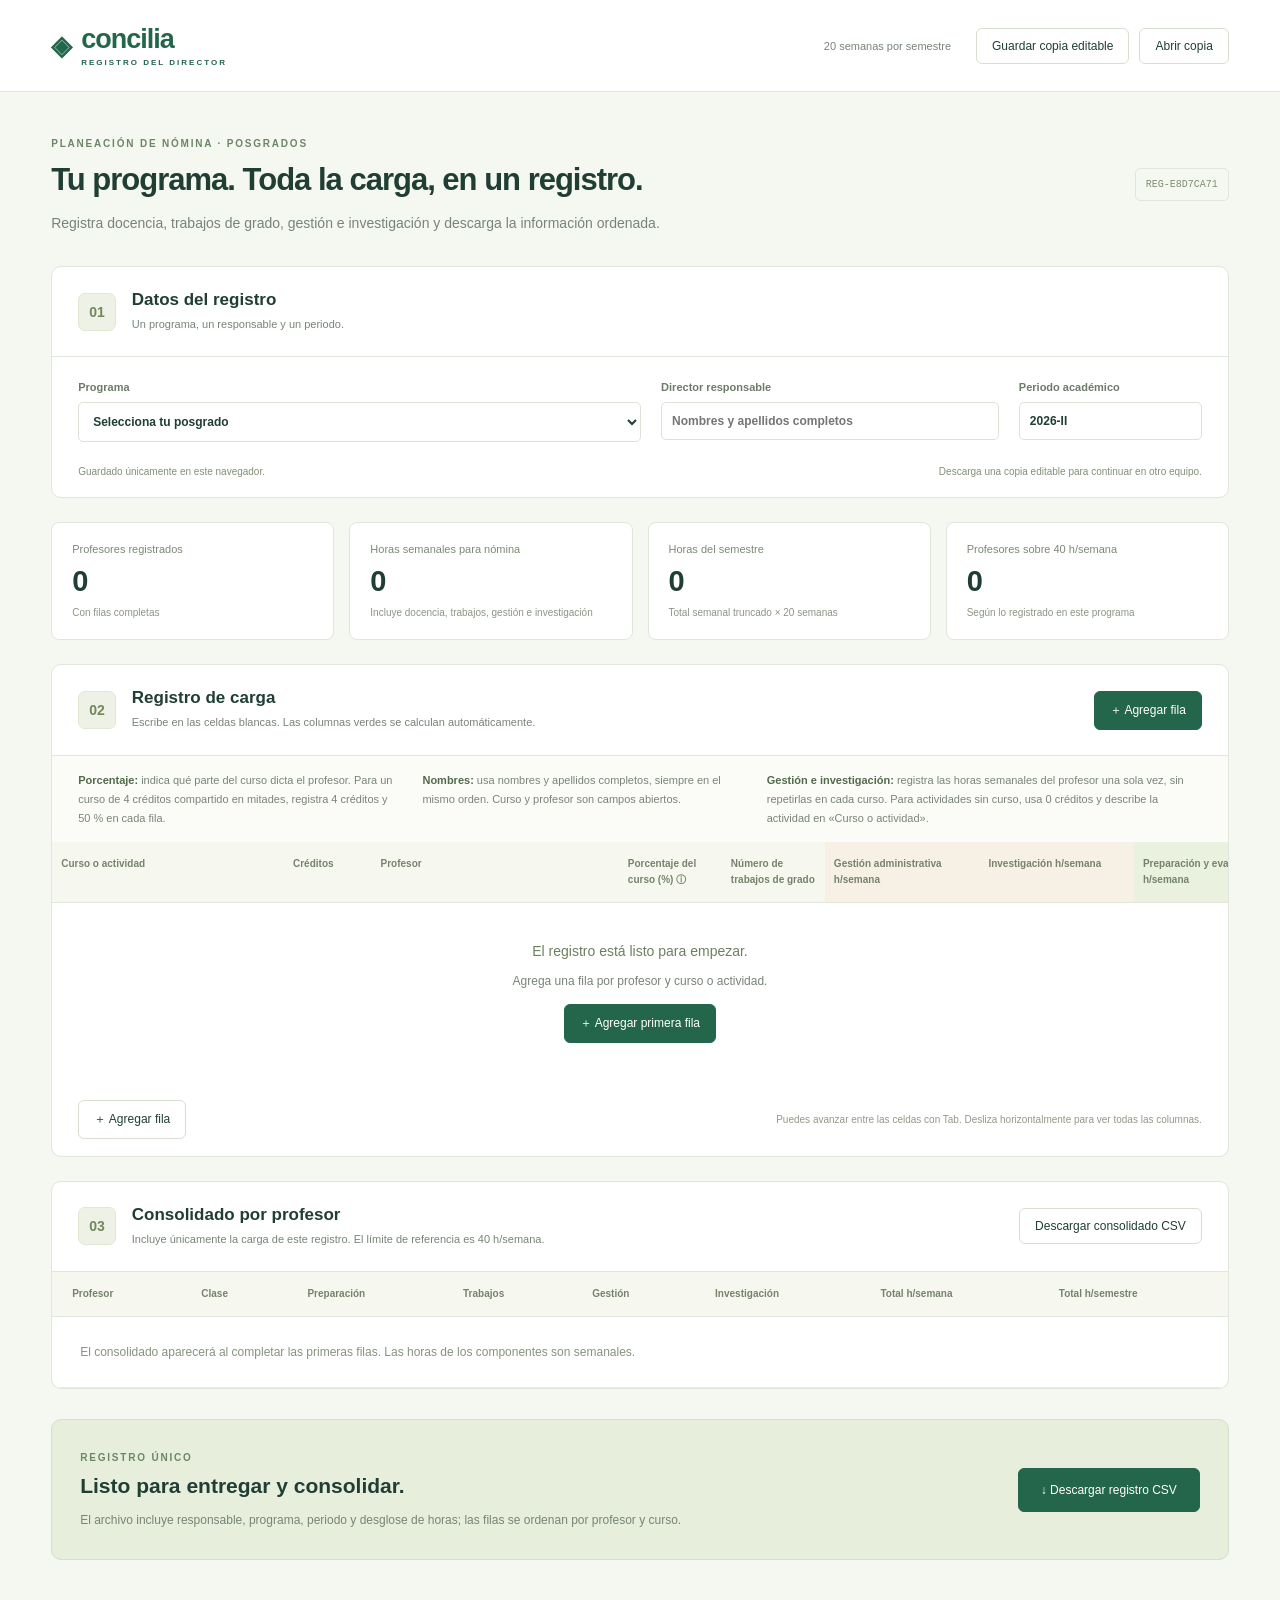
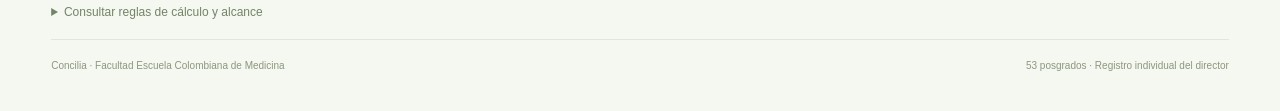
==== index.html @ 6afc8e39 "Add director-only payroll workload register and exports" ====
<!doctype html><html lang="es"><head><meta charset="utf-8"><meta name="viewport" content="width=device-width,initial-scale=1"><meta name="description" content="Registro individual de carga docente de posgrados: docencia, dirección de trabajos, gestión administrativa e investigación."><title>Concilia · Registro del director</title><link rel="stylesheet" href="style.css"></head><body>
<header><a href="#" class="brand">◈ <span>concilia<small>REGISTRO DEL DIRECTOR</small></span></a><div class="header-right"><span class="semester">20 semanas por semestre</span><button id="backup">Guardar copia editable</button><label class="button" for="restore">Abrir copia<input id="restore" type="file" accept=".json,application/json" hidden></label></div></header>
<main><div class="intro"><div><span class="eyebrow">PLANEACIÓN DE NÓMINA · POSGRADOS</span><h1>Tu programa. Toda la carga, en un registro.</h1><p>Registra docencia, trabajos de grado, gestión e investigación y descarga la información ordenada.</p></div><span class="doc-badge" id="record-id"></span></div>
<section class="panel identity"><div class="section-label"><b>01</b><div><h2>Datos del registro</h2><p>Un programa, un responsable y un periodo.</p></div></div><div class="metadata"><label>Programa<select id="program"><option value="">Selecciona tu posgrado</option></select></label><label>Director responsable<input id="director" maxlength="150" placeholder="Nombres y apellidos completos" autocomplete="name"></label><label>Periodo académico<input id="period" maxlength="30" value="2026-II" placeholder="Ej. 2027-I"></label></div><div class="save-line"><span id="save-state" role="status">Guardado únicamente en este navegador.</span><span>Descarga una copia editable para continuar en otro equipo.</span></div></section>
<div class="stats" id="stats"></div>
<section class="panel registry"><div class="section-label"><b>02</b><div><h2>Registro de carga</h2><p>Escribe en las celdas blancas. Las columnas verdes se calculan automáticamente.</p></div><button class="primary add-row">＋ Agregar fila</button></div><div class="guidance"><p><b>Porcentaje:</b> indica qué parte del curso dicta el profesor. Para un curso de 4 créditos compartido en mitades, registra 4 créditos y 50 % en cada fila.</p><p><b>Nombres:</b> usa nombres y apellidos completos, siempre en el mismo orden. Curso y profesor son campos abiertos.</p><p><b>Gestión e investigación:</b> registra las horas semanales del profesor una sola vez, sin repetirlas en cada curso. Para actividades sin curso, usa 0 créditos y describe la actividad en «Curso o actividad».</p></div>
<div class="sheet-wrap"><table id="sheet"><thead><tr><th>Curso o actividad</th><th>Créditos</th><th>Profesor</th><th title="Porcentaje del curso que dicta este profesor">Porcentaje del curso (%) ⓘ</th><th>Número de trabajos de grado</th><th class="input-hours">Gestión administrativa h/semana</th><th class="input-hours">Investigación h/semana</th><th class="calc">Preparación y evaluación h/semana</th><th class="calc">Clase h/semana</th><th class="calc">Trabajo de grado h/semana</th><th class="calc total-col">Total horas semana</th></tr></thead><tbody id="body"></tbody></table></div><div id="empty"><span>El registro está listo para empezar.</span><p>Agrega una fila por profesor y curso o actividad.</p><button class="primary add-row">＋ Agregar primera fila</button></div><div class="sheet-bottom"><button class="add-row">＋ Agregar fila</button><span>Puedes avanzar entre las celdas con Tab. Desliza horizontalmente para ver todas las columnas.</span></div><div id="issues" aria-live="polite"></div></section>
<section class="panel summary"><div class="section-label"><b>03</b><div><h2>Consolidado por profesor</h2><p>Incluye únicamente la carga de este registro. El límite de referencia es 40 h/semana.</p></div><button id="download-summary">Descargar consolidado CSV</button></div><div class="summary-wrap"><table><thead><tr><th>Profesor</th><th>Clase</th><th>Preparación</th><th>Trabajos</th><th>Gestión</th><th>Investigación</th><th>Total h/semana</th><th>Total h/semestre</th></tr></thead><tbody id="summary-body"></tbody></table></div></section>
<section class="download-panel"><div><span class="eyebrow">REGISTRO ÚNICO</span><h2>Listo para entregar y consolidar.</h2><p>El archivo incluye responsable, programa, periodo y desglose de horas; las filas se ordenan por profesor y curso.</p></div><button class="primary" id="download">↓ Descargar registro CSV</button></section>
<details class="rules"><summary>Consultar reglas de cálculo y alcance</summary><p>Cada crédito asignado equivale a 16 horas de clase y 8 de preparación por semestre. Cada dirección de trabajo equivale a 32 horas semestrales. Todo se divide en 20 semanas. El total semanal suma clase, preparación, dirección, gestión e investigación y se trunca al entero inferior <b>por fila</b>. El total semestral para nómina es el total semanal truncado × 20.</p><p>Los componentes se muestran con decimales; por eso pueden sumar más que el total truncado. Las alertas de 40 horas usan únicamente la carga ingresada aquí y no consultan otros programas. Nombres con diferencias en mayúsculas, tildes y espacios se agrupan; abreviaturas, orden diferente u homónimos requieren revisión del director.</p><p>Este registro se guarda localmente en el navegador. La app no envía la información de nómina a un servidor ni sincroniza entre equipos. Las copias descargadas contienen la información que ingresaste.</p></details><footer><span>Concilia · Facultad Escuela Colombiana de Medicina</span><span>53 posgrados · Registro individual del director</span></footer></main><div id="toast" role="status"></div><script src="catalog.js"></script><script src="model.js"></script><script src="app.js"></script></body></html>
---- style.css ----
:root{--ink:#203e34;--muted:#788478;--green:#24664c;--line:#e0e6dc;--bg:#f5f7f1}*{box-sizing:border-box}body{margin:0;font:14px 'Segoe UI',Arial,sans-serif;color:var(--ink);background:var(--bg)}button,input,select{font:inherit}button,.button{display:inline-block;background:#fff;border:1px solid #d6dfd1;padding:10px 15px;border-radius:6px;color:var(--ink);cursor:pointer;text-decoration:none;font-size:12px}button:hover,.button:hover{background:#eaf0e5}button:focus-visible,.button:focus-within,summary:focus-visible{outline:3px solid #87ab73;outline-offset:3px}.primary{background:var(--green);border-color:var(--green);color:#fff}.primary:hover{background:#194c38}header{display:flex;align-items:center;justify-content:space-between;gap:20px;padding:24px 4vw;background:#fff;border-bottom:1px solid var(--line)}.brand{display:flex;align-items:center;gap:10px;color:var(--green);text-decoration:none;font-size:27px;font-weight:650;letter-spacing:-1px}.brand small{display:block;font-size:8px;font-weight:600;letter-spacing:2px;margin-top:3px}.header-right{display:flex;align-items:center;gap:10px}.semester{font-size:11px;color:var(--muted);margin-right:15px}main{max-width:1520px;margin:auto;padding:42px 4vw 20px}.intro{display:flex;align-items:center;justify-content:space-between;gap:20px;margin-bottom:30px}.eyebrow{font-size:10px;letter-spacing:1.8px;font-weight:700;color:#6b8766}h1{font-size:31px;font-weight:650;letter-spacing:-1px;margin:12px 0}p{line-height:1.7;color:var(--muted)}.intro p{margin-bottom:0}.doc-badge{font:10px Consolas,monospace;white-space:nowrap;color:#7e8d76;border:1px solid var(--line);padding:10px;border-radius:5px}.panel{background:#fff;border:1px solid var(--line);border-radius:10px;overflow:hidden;margin:24px 0}.section-label{display:flex;align-items:center;gap:16px;padding:23px 26px;border-bottom:1px solid var(--line)}.section-label>b{font-size:14px;font-weight:600;background:#eef2e6;border:1px solid #e0e8d4;padding:10px;border-radius:7px;color:#71875d}.section-label h2{font-size:17px;margin:0}.section-label p{font-size:11px;margin:5px 0 0}.section-label>button{margin-left:auto;white-space:nowrap}.metadata{display:grid;grid-template-columns:2fr 1.2fr .65fr;gap:20px;padding:24px 26px}.metadata label{font-size:11px;font-weight:600;color:#6b7c68}input,select{padding:11px 10px;background:#fff;border:1px solid #dce3d6;border-radius:5px;color:var(--ink);outline-offset:-1px}input:focus,select:focus{outline:2px solid #759b66}.metadata input,.metadata select{display:block;width:100%;margin-top:9px;font-size:12px}.save-line{display:flex;justify-content:space-between;padding:0 26px 20px;gap:15px;font-size:10px;color:#829077}.stats{display:grid;grid-template-columns:repeat(4,1fr);gap:15px}.stat{background:#fff;border:1px solid var(--line);border-radius:8px;padding:20px}.stat label{display:block;color:#7b8976;font-size:11px}.stat strong{display:block;font-size:29px;margin:10px 0 5px;font-weight:650}.stat small{font-size:10px;color:#8b9682}.stat.warn{background:#fcf4e5;border-color:#e9dbc0}.stat.warn strong{color:#aa7a30}.guidance{padding:15px 26px;background:#fbfcf8;display:grid;grid-template-columns:1fr 1fr 1.35fr;gap:22px}.guidance p{font-size:11px;margin:0}.guidance b{color:#526a4b}.sheet-wrap{overflow:auto;max-height:65vh}table{width:100%;border-collapse:collapse;text-align:left}#sheet{min-width:1700px;table-layout:fixed}th{font-size:10px;font-weight:600;line-height:1.6;color:#75836b;background:#f6f8f0;padding:14px 9px;vertical-align:top;border-bottom:1px solid var(--line)}#sheet th:first-child{width:225px}#sheet th:nth-child(2){width:85px}#sheet th:nth-child(3){width:240px}#sheet th:nth-child(4){width:100px}#sheet th:nth-child(5){width:100px}#sheet th:nth-child(n+6){width:150px}.input-hours{background:#f7f1e5}.calc{background:#eaf1df}td{font-size:12px;padding:10px;border-bottom:1px solid #e8eddf}#sheet td{padding:7px 6px;vertical-align:top;border-right:1px solid #e8eddf}#sheet input{width:100%;font-size:12px;border-radius:3px;padding:10px 6px}#sheet td.calc{text-align:right;padding:18px 14px;color:#466d34;font-weight:600}.total-col{font-size:13px}#sheet thead{position:sticky;top:0;z-index:1}.delete{padding:5px 0;border:0;background:none;color:#a58874;font-size:9px}.row-note{display:block;font-size:10px;color:#ab7b38;line-height:1.5;margin-top:6px}.sheet-bottom{display:flex;justify-content:space-between;align-items:center;padding:17px 26px;gap:20px}.sheet-bottom span{font-size:10px;color:#919a86}#empty{text-align:center;padding:40px;color:#6c805f}#empty p{font-size:12px}#issues{font-size:11px;line-height:1.7}#issues>div{background:#fbf4e5;padding:16px 26px;color:#a17a35;border-top:1px solid #eee2c7}#issues ul{margin:7px 0;padding-left:18px}.summary-wrap{overflow:auto}.summary-wrap table{min-width:800px}.summary-wrap td{padding:16px 20px}.summary-wrap th{padding:14px 20px}.excess{color:#a77833;background:#fff1d7;border-radius:4px;padding:4px 7px;font-size:10px;display:inline-block;margin-top:5px}.download-panel{display:flex;align-items:center;justify-content:space-between;gap:30px;background:#e7eedc;border:1px solid #d5e0c7;padding:28px;border-radius:10px;margin-top:30px}.download-panel h2{font-size:21px;margin:10px 0}.download-panel p{font-size:12px;max-width:680px;margin-bottom:0}.download-panel button{padding:14px 22px;white-space:nowrap}.rules{margin-top:25px;padding:20px 0;color:#738568;font-size:12px}.rules summary{cursor:pointer}.rules p{max-width:1050px;font-size:11px}footer{display:flex;justify-content:space-between;gap:20px;border-top:1px solid var(--line);padding:20px 0;color:#8c987e;font-size:10px}#toast{display:none;position:fixed;bottom:25px;right:25px;max-width:440px;padding:17px 23px;border-radius:7px;background:#284d3b;color:#fff;box-shadow:0 10px 40px #183e3222;font-size:13px;z-index:5}[hidden]{display:none!important}.storage-error{color:#ae642c!important}@media(max-width:1000px){.stats{grid-template-columns:repeat(2,1fr)}.metadata{grid-template-columns:1fr 1fr}.metadata label:first-child{grid-column:span 2}.guidance{grid-template-columns:1fr}.doc-badge{display:none}.semester{display:none}.intro h1{font-size:28px}}@media(max-width:650px){header{align-items:flex-start;gap:15px;padding:20px;flex-direction:column}.header-right{flex-wrap:wrap}main{padding:28px 15px}.intro h1{font-size:25px}.metadata{display:flex;flex-direction:column;padding:20px}.section-label{padding:18px;flex-wrap:wrap}.section-label>button{margin-left:0}.section-label p{max-width:230px}.save-line{padding:0 20px 20px;flex-direction:column}.stats{gap:10px}.stat{padding:16px}.guidance{padding:18px}.download-panel{flex-direction:column;align-items:flex-start;padding:22px}.download-panel h2{font-size:20px}.sheet-bottom{flex-direction:column;align-items:flex-start;padding:18px}footer{flex-direction:column}.summary-wrap th,.summary-wrap td{padding:12px}.brand{font-size:25px}}
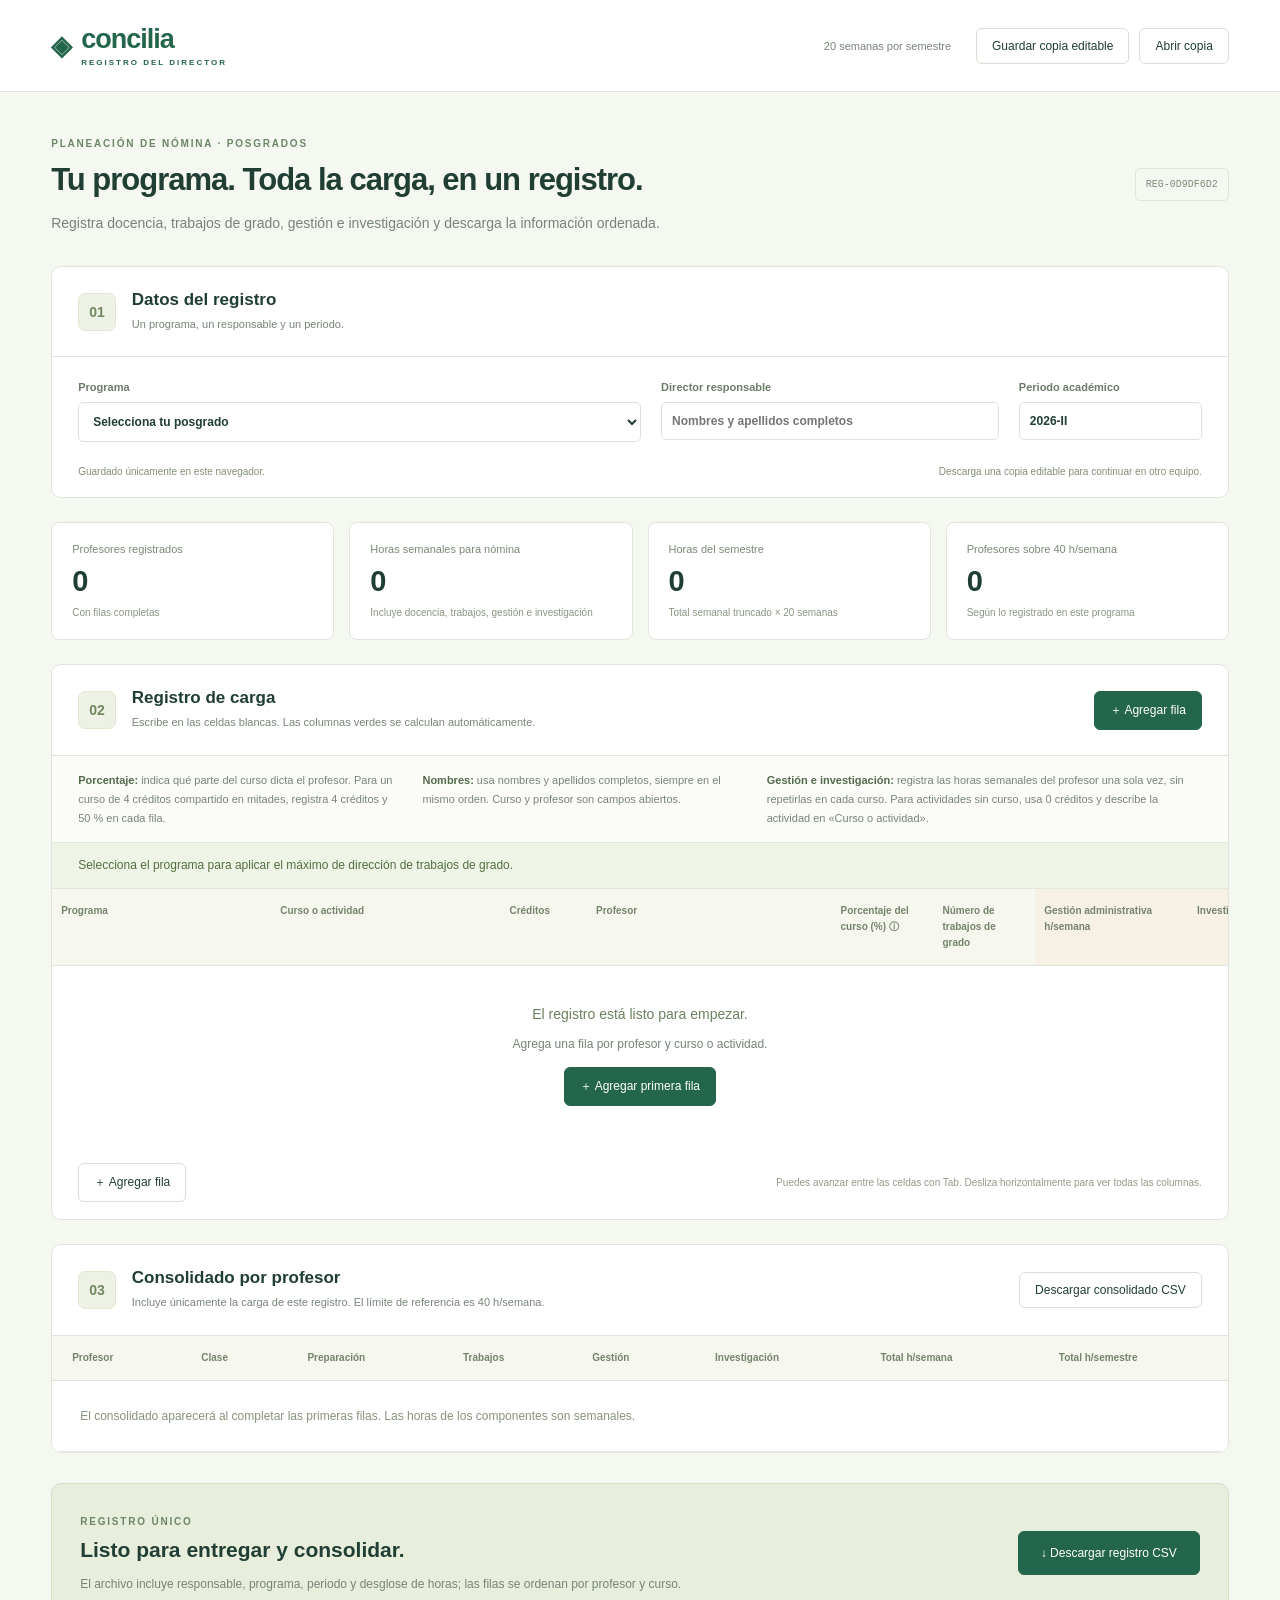
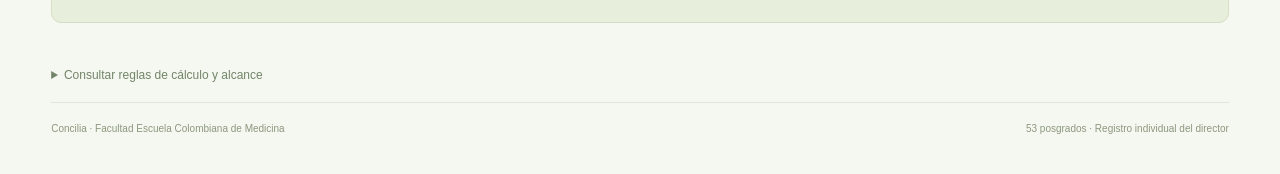
==== commit fc25d269: "Apply thesis supervision limits by degree and show selected program in rows" ====
--- a/index.html
+++ b/index.html
@@ -1,10 +1,10 @@
-<!doctype html><html lang="es"><head><meta charset="utf-8"><meta name="viewport" content="width=device-width,initial-scale=1"><meta name="description" content="Registro individual de carga docente de posgrados: docencia, dirección de trabajos, gestión administrativa e investigación."><title>Concilia · Registro del director</title><link rel="stylesheet" href="style.css"></head><body>
+<!doctype html><html lang="es"><head><meta charset="utf-8"><meta name="viewport" content="width=device-width,initial-scale=1"><meta name="description" content="Registro individual de carga docente de posgrados: docencia, dirección de trabajos, gestión administrativa e investigación."><title>Concilia · Registro del director</title><link rel="stylesheet" href="style.css?v=20261104-2"></head><body>
 <header><a href="#" class="brand">◈ <span>concilia<small>REGISTRO DEL DIRECTOR</small></span></a><div class="header-right"><span class="semester">20 semanas por semestre</span><button id="backup">Guardar copia editable</button><label class="button" for="restore">Abrir copia<input id="restore" type="file" accept=".json,application/json" hidden></label></div></header>
 <main><div class="intro"><div><span class="eyebrow">PLANEACIÓN DE NÓMINA · POSGRADOS</span><h1>Tu programa. Toda la carga, en un registro.</h1><p>Registra docencia, trabajos de grado, gestión e investigación y descarga la información ordenada.</p></div><span class="doc-badge" id="record-id"></span></div>
 <section class="panel identity"><div class="section-label"><b>01</b><div><h2>Datos del registro</h2><p>Un programa, un responsable y un periodo.</p></div></div><div class="metadata"><label>Programa<select id="program"><option value="">Selecciona tu posgrado</option></select></label><label>Director responsable<input id="director" maxlength="150" placeholder="Nombres y apellidos completos" autocomplete="name"></label><label>Periodo académico<input id="period" maxlength="30" value="2026-II" placeholder="Ej. 2027-I"></label></div><div class="save-line"><span id="save-state" role="status">Guardado únicamente en este navegador.</span><span>Descarga una copia editable para continuar en otro equipo.</span></div></section>
 <div class="stats" id="stats"></div>
 <section class="panel registry"><div class="section-label"><b>02</b><div><h2>Registro de carga</h2><p>Escribe en las celdas blancas. Las columnas verdes se calculan automáticamente.</p></div><button class="primary add-row">＋ Agregar fila</button></div><div class="guidance"><p><b>Porcentaje:</b> indica qué parte del curso dicta el profesor. Para un curso de 4 créditos compartido en mitades, registra 4 créditos y 50 % en cada fila.</p><p><b>Nombres:</b> usa nombres y apellidos completos, siempre en el mismo orden. Curso y profesor son campos abiertos.</p><p><b>Gestión e investigación:</b> registra las horas semanales del profesor una sola vez, sin repetirlas en cada curso. Para actividades sin curso, usa 0 créditos y describe la actividad en «Curso o actividad».</p></div>
-<div class="sheet-wrap"><table id="sheet"><thead><tr><th>Curso o actividad</th><th>Créditos</th><th>Profesor</th><th title="Porcentaje del curso que dicta este profesor">Porcentaje del curso (%) ⓘ</th><th>Número de trabajos de grado</th><th class="input-hours">Gestión administrativa h/semana</th><th class="input-hours">Investigación h/semana</th><th class="calc">Preparación y evaluación h/semana</th><th class="calc">Clase h/semana</th><th class="calc">Trabajo de grado h/semana</th><th class="calc total-col">Total horas semana</th></tr></thead><tbody id="body"></tbody></table></div><div id="empty"><span>El registro está listo para empezar.</span><p>Agrega una fila por profesor y curso o actividad.</p><button class="primary add-row">＋ Agregar primera fila</button></div><div class="sheet-bottom"><button class="add-row">＋ Agregar fila</button><span>Puedes avanzar entre las celdas con Tab. Desliza horizontalmente para ver todas las columnas.</span></div><div id="issues" aria-live="polite"></div></section>
+<div class="thesis-policy" id="thesis-policy" role="status"></div><div class="sheet-wrap"><table id="sheet"><thead><tr><th>Programa</th><th>Curso o actividad</th><th>Créditos</th><th>Profesor</th><th title="Porcentaje del curso que dicta este profesor">Porcentaje del curso (%) ⓘ</th><th>Número de trabajos de grado</th><th class="input-hours">Gestión administrativa h/semana</th><th class="input-hours">Investigación h/semana</th><th class="calc">Preparación y evaluación h/semana</th><th class="calc">Clase h/semana</th><th class="calc">Trabajo de grado h/semana</th><th class="calc total-col">Total horas semana</th></tr></thead><tbody id="body"></tbody></table></div><div id="empty"><span>El registro está listo para empezar.</span><p>Agrega una fila por profesor y curso o actividad.</p><button class="primary add-row">＋ Agregar primera fila</button></div><div class="sheet-bottom"><button class="add-row">＋ Agregar fila</button><span>Puedes avanzar entre las celdas con Tab. Desliza horizontalmente para ver todas las columnas.</span></div><div id="issues" aria-live="polite"></div></section>
 <section class="panel summary"><div class="section-label"><b>03</b><div><h2>Consolidado por profesor</h2><p>Incluye únicamente la carga de este registro. El límite de referencia es 40 h/semana.</p></div><button id="download-summary">Descargar consolidado CSV</button></div><div class="summary-wrap"><table><thead><tr><th>Profesor</th><th>Clase</th><th>Preparación</th><th>Trabajos</th><th>Gestión</th><th>Investigación</th><th>Total h/semana</th><th>Total h/semestre</th></tr></thead><tbody id="summary-body"></tbody></table></div></section>
 <section class="download-panel"><div><span class="eyebrow">REGISTRO ÚNICO</span><h2>Listo para entregar y consolidar.</h2><p>El archivo incluye responsable, programa, periodo y desglose de horas; las filas se ordenan por profesor y curso.</p></div><button class="primary" id="download">↓ Descargar registro CSV</button></section>
-<details class="rules"><summary>Consultar reglas de cálculo y alcance</summary><p>Cada crédito asignado equivale a 16 horas de clase y 8 de preparación por semestre. Cada dirección de trabajo equivale a 32 horas semestrales. Todo se divide en 20 semanas. El total semanal suma clase, preparación, dirección, gestión e investigación y se trunca al entero inferior <b>por fila</b>. El total semestral para nómina es el total semanal truncado × 20.</p><p>Los componentes se muestran con decimales; por eso pueden sumar más que el total truncado. Las alertas de 40 horas usan únicamente la carga ingresada aquí y no consultan otros programas. Nombres con diferencias en mayúsculas, tildes y espacios se agrupan; abreviaturas, orden diferente u homónimos requieren revisión del director.</p><p>Este registro se guarda localmente en el navegador. La app no envía la información de nómina a un servidor ni sincroniza entre equipos. Las copias descargadas contienen la información que ingresaste.</p></details><footer><span>Concilia · Facultad Escuela Colombiana de Medicina</span><span>53 posgrados · Registro individual del director</span></footer></main><div id="toast" role="status"></div><script src="catalog.js"></script><script src="model.js"></script><script src="app.js"></script></body></html>
+<details class="rules"><summary>Consultar reglas de cálculo y alcance</summary><p>Cada crédito asignado equivale a 16 horas de clase y 8 de preparación por semestre. Se asigna automáticamente el máximo por trabajo y periodo académico: 16 horas en especializaciones no clínicas y maestrías de profundización; 32 horas en especializaciones médico-quirúrgicas o clínicas y en la Maestría en Fisiología Traslacional (investigación); 48 horas en doctorado. Las demás maestrías son de profundización. Las horas de dirección se recalculan según el programa seleccionado, también al abrir una copia guardada. Todo se divide en 20 semanas. El total semanal suma clase, preparación, dirección, gestión e investigación y se trunca al entero inferior <b>por fila</b>. El total semestral para nómina es el total semanal truncado × 20.</p><p>Los componentes se muestran con decimales; por eso pueden sumar más que el total truncado. Las alertas de 40 horas usan únicamente la carga ingresada aquí y no consultan otros programas. Nombres con diferencias en mayúsculas, tildes y espacios se agrupan; abreviaturas, orden diferente u homónimos requieren revisión del director.</p><p>Este registro se guarda localmente en el navegador. La app no envía la información de nómina a un servidor ni sincroniza entre equipos. Las copias descargadas contienen la información que ingresaste.</p></details><footer><span>Concilia · Facultad Escuela Colombiana de Medicina</span><span>53 posgrados · Registro individual del director</span></footer></main><div id="toast" role="status"></div><script src="catalog.js?v=20261104-2"></script><script src="thesis-rules.js?v=20261104-2"></script><script src="model.js?v=20261104-2"></script><script src="app.js?v=20261104-2"></script></body></html>
--- a/style.css
+++ b/style.css
@@ -1 +1,4 @@
 :root{--ink:#203e34;--muted:#788478;--green:#24664c;--line:#e0e6dc;--bg:#f5f7f1}*{box-sizing:border-box}body{margin:0;font:14px 'Segoe UI',Arial,sans-serif;color:var(--ink);background:var(--bg)}button,input,select{font:inherit}button,.button{display:inline-block;background:#fff;border:1px solid #d6dfd1;padding:10px 15px;border-radius:6px;color:var(--ink);cursor:pointer;text-decoration:none;font-size:12px}button:hover,.button:hover{background:#eaf0e5}button:focus-visible,.button:focus-within,summary:focus-visible{outline:3px solid #87ab73;outline-offset:3px}.primary{background:var(--green);border-color:var(--green);color:#fff}.primary:hover{background:#194c38}header{display:flex;align-items:center;justify-content:space-between;gap:20px;padding:24px 4vw;background:#fff;border-bottom:1px solid var(--line)}.brand{display:flex;align-items:center;gap:10px;color:var(--green);text-decoration:none;font-size:27px;font-weight:650;letter-spacing:-1px}.brand small{display:block;font-size:8px;font-weight:600;letter-spacing:2px;margin-top:3px}.header-right{display:flex;align-items:center;gap:10px}.semester{font-size:11px;color:var(--muted);margin-right:15px}main{max-width:1520px;margin:auto;padding:42px 4vw 20px}.intro{display:flex;align-items:center;justify-content:space-between;gap:20px;margin-bottom:30px}.eyebrow{font-size:10px;letter-spacing:1.8px;font-weight:700;color:#6b8766}h1{font-size:31px;font-weight:650;letter-spacing:-1px;margin:12px 0}p{line-height:1.7;color:var(--muted)}.intro p{margin-bottom:0}.doc-badge{font:10px Consolas,monospace;white-space:nowrap;color:#7e8d76;border:1px solid var(--line);padding:10px;border-radius:5px}.panel{background:#fff;border:1px solid var(--line);border-radius:10px;overflow:hidden;margin:24px 0}.section-label{display:flex;align-items:center;gap:16px;padding:23px 26px;border-bottom:1px solid var(--line)}.section-label>b{font-size:14px;font-weight:600;background:#eef2e6;border:1px solid #e0e8d4;padding:10px;border-radius:7px;color:#71875d}.section-label h2{font-size:17px;margin:0}.section-label p{font-size:11px;margin:5px 0 0}.section-label>button{margin-left:auto;white-space:nowrap}.metadata{display:grid;grid-template-columns:2fr 1.2fr .65fr;gap:20px;padding:24px 26px}.metadata label{font-size:11px;font-weight:600;color:#6b7c68}input,select{padding:11px 10px;background:#fff;border:1px solid #dce3d6;border-radius:5px;color:var(--ink);outline-offset:-1px}input:focus,select:focus{outline:2px solid #759b66}.metadata input,.metadata select{display:block;width:100%;margin-top:9px;font-size:12px}.save-line{display:flex;justify-content:space-between;padding:0 26px 20px;gap:15px;font-size:10px;color:#829077}.stats{display:grid;grid-template-columns:repeat(4,1fr);gap:15px}.stat{background:#fff;border:1px solid var(--line);border-radius:8px;padding:20px}.stat label{display:block;color:#7b8976;font-size:11px}.stat strong{display:block;font-size:29px;margin:10px 0 5px;font-weight:650}.stat small{font-size:10px;color:#8b9682}.stat.warn{background:#fcf4e5;border-color:#e9dbc0}.stat.warn strong{color:#aa7a30}.guidance{padding:15px 26px;background:#fbfcf8;display:grid;grid-template-columns:1fr 1fr 1.35fr;gap:22px}.guidance p{font-size:11px;margin:0}.guidance b{color:#526a4b}.sheet-wrap{overflow:auto;max-height:65vh}table{width:100%;border-collapse:collapse;text-align:left}#sheet{min-width:1700px;table-layout:fixed}th{font-size:10px;font-weight:600;line-height:1.6;color:#75836b;background:#f6f8f0;padding:14px 9px;vertical-align:top;border-bottom:1px solid var(--line)}#sheet th:first-child{width:225px}#sheet th:nth-child(2){width:85px}#sheet th:nth-child(3){width:240px}#sheet th:nth-child(4){width:100px}#sheet th:nth-child(5){width:100px}#sheet th:nth-child(n+6){width:150px}.input-hours{background:#f7f1e5}.calc{background:#eaf1df}td{font-size:12px;padding:10px;border-bottom:1px solid #e8eddf}#sheet td{padding:7px 6px;vertical-align:top;border-right:1px solid #e8eddf}#sheet input{width:100%;font-size:12px;border-radius:3px;padding:10px 6px}#sheet td.calc{text-align:right;padding:18px 14px;color:#466d34;font-weight:600}.total-col{font-size:13px}#sheet thead{position:sticky;top:0;z-index:1}.delete{padding:5px 0;border:0;background:none;color:#a58874;font-size:9px}.row-note{display:block;font-size:10px;color:#ab7b38;line-height:1.5;margin-top:6px}.sheet-bottom{display:flex;justify-content:space-between;align-items:center;padding:17px 26px;gap:20px}.sheet-bottom span{font-size:10px;color:#919a86}#empty{text-align:center;padding:40px;color:#6c805f}#empty p{font-size:12px}#issues{font-size:11px;line-height:1.7}#issues>div{background:#fbf4e5;padding:16px 26px;color:#a17a35;border-top:1px solid #eee2c7}#issues ul{margin:7px 0;padding-left:18px}.summary-wrap{overflow:auto}.summary-wrap table{min-width:800px}.summary-wrap td{padding:16px 20px}.summary-wrap th{padding:14px 20px}.excess{color:#a77833;background:#fff1d7;border-radius:4px;padding:4px 7px;font-size:10px;display:inline-block;margin-top:5px}.download-panel{display:flex;align-items:center;justify-content:space-between;gap:30px;background:#e7eedc;border:1px solid #d5e0c7;padding:28px;border-radius:10px;margin-top:30px}.download-panel h2{font-size:21px;margin:10px 0}.download-panel p{font-size:12px;max-width:680px;margin-bottom:0}.download-panel button{padding:14px 22px;white-space:nowrap}.rules{margin-top:25px;padding:20px 0;color:#738568;font-size:12px}.rules summary{cursor:pointer}.rules p{max-width:1050px;font-size:11px}footer{display:flex;justify-content:space-between;gap:20px;border-top:1px solid var(--line);padding:20px 0;color:#8c987e;font-size:10px}#toast{display:none;position:fixed;bottom:25px;right:25px;max-width:440px;padding:17px 23px;border-radius:7px;background:#284d3b;color:#fff;box-shadow:0 10px 40px #183e3222;font-size:13px;z-index:5}[hidden]{display:none!important}.storage-error{color:#ae642c!important}@media(max-width:1000px){.stats{grid-template-columns:repeat(2,1fr)}.metadata{grid-template-columns:1fr 1fr}.metadata label:first-child{grid-column:span 2}.guidance{grid-template-columns:1fr}.doc-badge{display:none}.semester{display:none}.intro h1{font-size:28px}}@media(max-width:650px){header{align-items:flex-start;gap:15px;padding:20px;flex-direction:column}.header-right{flex-wrap:wrap}main{padding:28px 15px}.intro h1{font-size:25px}.metadata{display:flex;flex-direction:column;padding:20px}.section-label{padding:18px;flex-wrap:wrap}.section-label>button{margin-left:0}.section-label p{max-width:230px}.save-line{padding:0 20px 20px;flex-direction:column}.stats{gap:10px}.stat{padding:16px}.guidance{padding:18px}.download-panel{flex-direction:column;align-items:flex-start;padding:22px}.download-panel h2{font-size:20px}.sheet-bottom{flex-direction:column;align-items:flex-start;padding:18px}footer{flex-direction:column}.summary-wrap th,.summary-wrap td{padding:12px}.brand{font-size:25px}}
+
+/* Programa automático y regla de dirección por nivel. */
+#sheet{min-width:1900px}#sheet th:first-child{width:215px}#sheet th:nth-child(2){width:225px}#sheet th:nth-child(3){width:85px}#sheet th:nth-child(4){width:240px}#sheet th:nth-child(5){width:100px}#sheet th:nth-child(6){width:100px}#sheet th:nth-child(n+7){width:150px}#sheet .program-readonly{background:#f1f4ec;color:#72816b;border-color:transparent;font-size:11px;cursor:default}.thesis-policy{padding:13px 26px;font-size:12px;line-height:1.6;color:#536f41;background:#eef4e6;border-top:1px solid #e1e8d6;border-bottom:1px solid #e1e8d6}
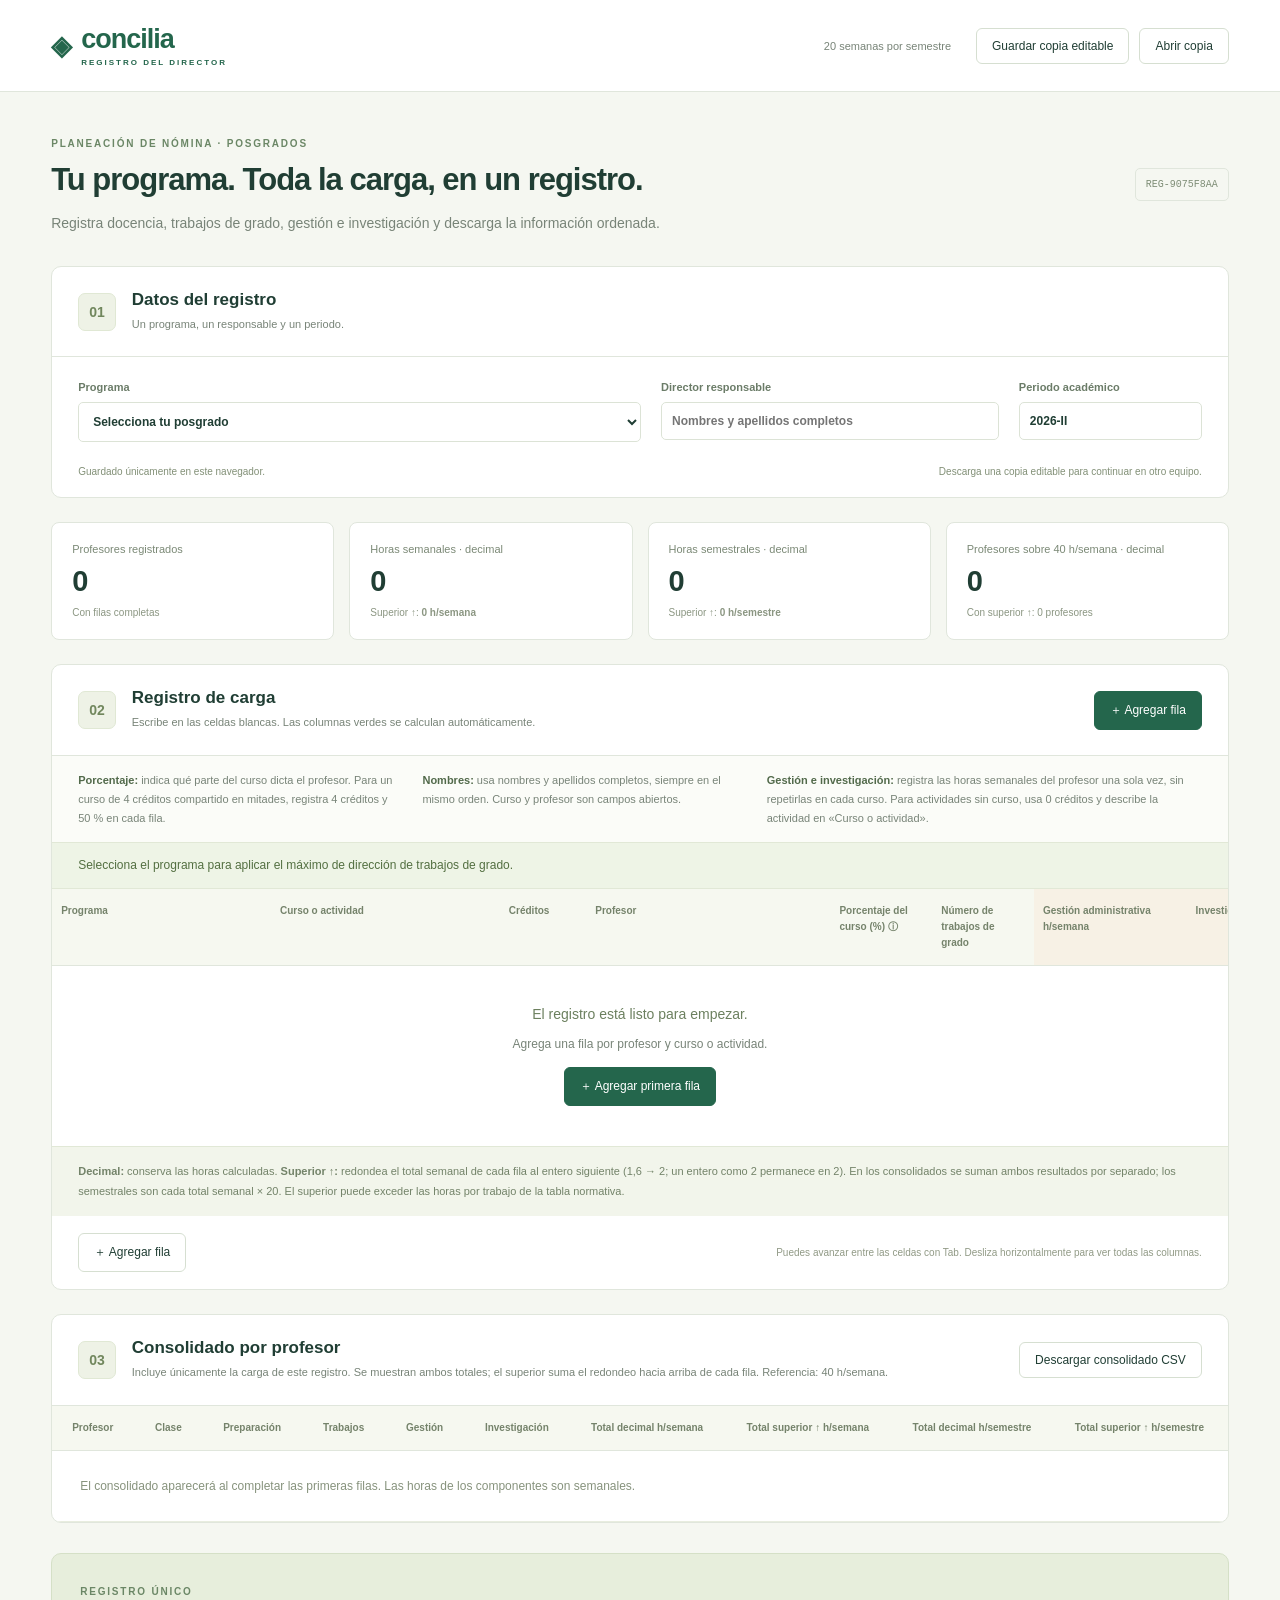
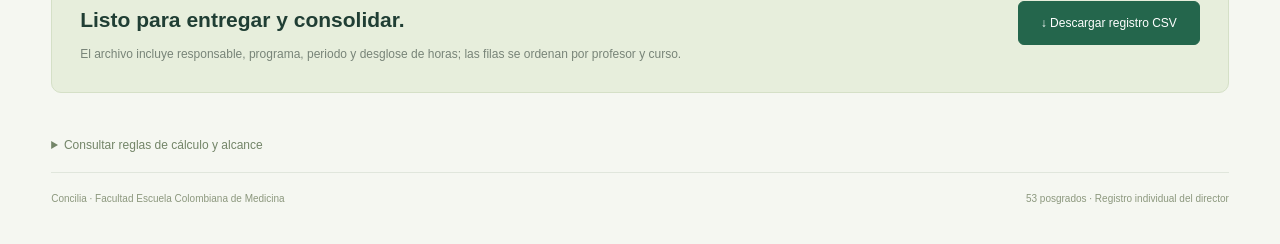
==== commit 088e516b: "Report exact and upward-rounded workload totals side by side" ====
--- a/index.html
+++ b/index.html
@@ -1,10 +1,10 @@
-<!doctype html><html lang="es"><head><meta charset="utf-8"><meta name="viewport" content="width=device-width,initial-scale=1"><meta name="description" content="Registro individual de carga docente de posgrados: docencia, dirección de trabajos, gestión administrativa e investigación."><title>Concilia · Registro del director</title><link rel="stylesheet" href="style.css?v=20261104-2"></head><body>
+<!doctype html><html lang="es"><head><meta charset="utf-8"><meta name="viewport" content="width=device-width,initial-scale=1"><meta name="description" content="Registro individual de carga docente de posgrados: docencia, dirección de trabajos, gestión administrativa e investigación."><title>Concilia · Registro del director</title><link rel="stylesheet" href="style.css?v=20261104-3"></head><body>
 <header><a href="#" class="brand">◈ <span>concilia<small>REGISTRO DEL DIRECTOR</small></span></a><div class="header-right"><span class="semester">20 semanas por semestre</span><button id="backup">Guardar copia editable</button><label class="button" for="restore">Abrir copia<input id="restore" type="file" accept=".json,application/json" hidden></label></div></header>
 <main><div class="intro"><div><span class="eyebrow">PLANEACIÓN DE NÓMINA · POSGRADOS</span><h1>Tu programa. Toda la carga, en un registro.</h1><p>Registra docencia, trabajos de grado, gestión e investigación y descarga la información ordenada.</p></div><span class="doc-badge" id="record-id"></span></div>
 <section class="panel identity"><div class="section-label"><b>01</b><div><h2>Datos del registro</h2><p>Un programa, un responsable y un periodo.</p></div></div><div class="metadata"><label>Programa<select id="program"><option value="">Selecciona tu posgrado</option></select></label><label>Director responsable<input id="director" maxlength="150" placeholder="Nombres y apellidos completos" autocomplete="name"></label><label>Periodo académico<input id="period" maxlength="30" value="2026-II" placeholder="Ej. 2027-I"></label></div><div class="save-line"><span id="save-state" role="status">Guardado únicamente en este navegador.</span><span>Descarga una copia editable para continuar en otro equipo.</span></div></section>
 <div class="stats" id="stats"></div>
 <section class="panel registry"><div class="section-label"><b>02</b><div><h2>Registro de carga</h2><p>Escribe en las celdas blancas. Las columnas verdes se calculan automáticamente.</p></div><button class="primary add-row">＋ Agregar fila</button></div><div class="guidance"><p><b>Porcentaje:</b> indica qué parte del curso dicta el profesor. Para un curso de 4 créditos compartido en mitades, registra 4 créditos y 50 % en cada fila.</p><p><b>Nombres:</b> usa nombres y apellidos completos, siempre en el mismo orden. Curso y profesor son campos abiertos.</p><p><b>Gestión e investigación:</b> registra las horas semanales del profesor una sola vez, sin repetirlas en cada curso. Para actividades sin curso, usa 0 créditos y describe la actividad en «Curso o actividad».</p></div>
-<div class="thesis-policy" id="thesis-policy" role="status"></div><div class="sheet-wrap"><table id="sheet"><thead><tr><th>Programa</th><th>Curso o actividad</th><th>Créditos</th><th>Profesor</th><th title="Porcentaje del curso que dicta este profesor">Porcentaje del curso (%) ⓘ</th><th>Número de trabajos de grado</th><th class="input-hours">Gestión administrativa h/semana</th><th class="input-hours">Investigación h/semana</th><th class="calc">Preparación y evaluación h/semana</th><th class="calc">Clase h/semana</th><th class="calc">Trabajo de grado h/semana</th><th class="calc total-col">Total horas semana</th></tr></thead><tbody id="body"></tbody></table></div><div id="empty"><span>El registro está listo para empezar.</span><p>Agrega una fila por profesor y curso o actividad.</p><button class="primary add-row">＋ Agregar primera fila</button></div><div class="sheet-bottom"><button class="add-row">＋ Agregar fila</button><span>Puedes avanzar entre las celdas con Tab. Desliza horizontalmente para ver todas las columnas.</span></div><div id="issues" aria-live="polite"></div></section>
-<section class="panel summary"><div class="section-label"><b>03</b><div><h2>Consolidado por profesor</h2><p>Incluye únicamente la carga de este registro. El límite de referencia es 40 h/semana.</p></div><button id="download-summary">Descargar consolidado CSV</button></div><div class="summary-wrap"><table><thead><tr><th>Profesor</th><th>Clase</th><th>Preparación</th><th>Trabajos</th><th>Gestión</th><th>Investigación</th><th>Total h/semana</th><th>Total h/semestre</th></tr></thead><tbody id="summary-body"></tbody></table></div></section>
+<div class="thesis-policy" id="thesis-policy" role="status"></div><div class="sheet-wrap"><table id="sheet"><thead><tr><th>Programa</th><th>Curso o actividad</th><th>Créditos</th><th>Profesor</th><th title="Porcentaje del curso que dicta este profesor">Porcentaje del curso (%) ⓘ</th><th>Número de trabajos de grado</th><th class="input-hours">Gestión administrativa h/semana</th><th class="input-hours">Investigación h/semana</th><th class="calc">Preparación y evaluación h/semana</th><th class="calc">Clase h/semana</th><th class="calc">Trabajo de grado h/semana</th><th class="calc total-col">Total decimal h/semana</th><th class="calc total-col">Total superior ↑ h/semana</th></tr></thead><tbody id="body"></tbody></table></div><div id="empty"><span>El registro está listo para empezar.</span><p>Agrega una fila por profesor y curso o actividad.</p><button class="primary add-row">＋ Agregar primera fila</button></div><p class="rounding-note"><b>Decimal:</b> conserva las horas calculadas. <b>Superior ↑:</b> redondea el total semanal de cada fila al entero siguiente (1,6 → 2; un entero como 2 permanece en 2). En los consolidados se suman ambos resultados por separado; los semestrales son cada total semanal × 20. El superior puede exceder las horas por trabajo de la tabla normativa.</p><div class="sheet-bottom"><button class="add-row">＋ Agregar fila</button><span>Puedes avanzar entre las celdas con Tab. Desliza horizontalmente para ver todas las columnas.</span></div><div id="issues" aria-live="polite"></div></section>
+<section class="panel summary"><div class="section-label"><b>03</b><div><h2>Consolidado por profesor</h2><p>Incluye únicamente la carga de este registro. Se muestran ambos totales; el superior suma el redondeo hacia arriba de cada fila. Referencia: 40 h/semana.</p></div><button id="download-summary">Descargar consolidado CSV</button></div><div class="summary-wrap"><table><thead><tr><th>Profesor</th><th>Clase</th><th>Preparación</th><th>Trabajos</th><th>Gestión</th><th>Investigación</th><th>Total decimal h/semana</th><th>Total superior ↑ h/semana</th><th>Total decimal h/semestre</th><th>Total superior ↑ h/semestre</th></tr></thead><tbody id="summary-body"></tbody></table></div></section>
 <section class="download-panel"><div><span class="eyebrow">REGISTRO ÚNICO</span><h2>Listo para entregar y consolidar.</h2><p>El archivo incluye responsable, programa, periodo y desglose de horas; las filas se ordenan por profesor y curso.</p></div><button class="primary" id="download">↓ Descargar registro CSV</button></section>
-<details class="rules"><summary>Consultar reglas de cálculo y alcance</summary><p>Cada crédito asignado equivale a 16 horas de clase y 8 de preparación por semestre. Se asigna automáticamente el máximo por trabajo y periodo académico: 16 horas en especializaciones no clínicas y maestrías de profundización; 32 horas en especializaciones médico-quirúrgicas o clínicas y en la Maestría en Fisiología Traslacional (investigación); 48 horas en doctorado. Las demás maestrías son de profundización. Las horas de dirección se recalculan según el programa seleccionado, también al abrir una copia guardada. Todo se divide en 20 semanas. El total semanal suma clase, preparación, dirección, gestión e investigación y se trunca al entero inferior <b>por fila</b>. El total semestral para nómina es el total semanal truncado × 20.</p><p>Los componentes se muestran con decimales; por eso pueden sumar más que el total truncado. Las alertas de 40 horas usan únicamente la carga ingresada aquí y no consultan otros programas. Nombres con diferencias en mayúsculas, tildes y espacios se agrupan; abreviaturas, orden diferente u homónimos requieren revisión del director.</p><p>Este registro se guarda localmente en el navegador. La app no envía la información de nómina a un servidor ni sincroniza entre equipos. Las copias descargadas contienen la información que ingresaste.</p></details><footer><span>Concilia · Facultad Escuela Colombiana de Medicina</span><span>53 posgrados · Registro individual del director</span></footer></main><div id="toast" role="status"></div><script src="catalog.js?v=20261104-2"></script><script src="thesis-rules.js?v=20261104-2"></script><script src="model.js?v=20261104-2"></script><script src="app.js?v=20261104-2"></script></body></html>
+<details class="rules"><summary>Consultar reglas de cálculo y alcance</summary><p>Cada crédito asignado equivale a 16 horas de clase y 8 de preparación por semestre. Se asigna automáticamente el máximo por trabajo y periodo académico: 16 horas en especializaciones no clínicas y maestrías de profundización; 32 horas en especializaciones médico-quirúrgicas o clínicas y en la Maestría en Fisiología Traslacional (investigación); 48 horas en doctorado. Las demás maestrías son de profundización. Las horas de dirección se recalculan según el programa seleccionado, también al abrir una copia guardada. Todo se divide en 20 semanas. El total decimal semanal suma clase, preparación, dirección, gestión e investigación. Además, se reporta el total superior, que redondea hacia arriba al entero <b>por fila</b>. El consolidado superior suma los valores superiores de las filas, no redondea de nuevo el total decimal del profesor. Ambos totales semestrales se calculan multiplicando su total semanal por 20.</p><p>Los máximos por trabajo se aplican al cálculo decimal. El total superior es una referencia de redondeo y puede superar esos máximos. Las alertas distinguen excesos decimales y excesos que aparecen solo con el superior. Se considera únicamente este registro, sin consultar otros programas. Nombres con diferencias en mayúsculas, tildes y espacios se agrupan; abreviaturas, orden diferente u homónimos requieren revisión del director.</p><p>Este registro se guarda localmente en el navegador. La app no envía la información de nómina a un servidor ni sincroniza entre equipos. Las copias descargadas contienen la información que ingresaste.</p></details><footer><span>Concilia · Facultad Escuela Colombiana de Medicina</span><span>53 posgrados · Registro individual del director</span></footer></main><div id="toast" role="status"></div><script src="catalog.js?v=20261104-3"></script><script src="thesis-rules.js?v=20261104-3"></script><script src="model.js?v=20261104-3"></script><script src="app.js?v=20261104-3"></script></body></html>
--- a/style.css
+++ b/style.css
@@ -2,3 +2,6 @@
 
 /* Programa automático y regla de dirección por nivel. */
 #sheet{min-width:1900px}#sheet th:first-child{width:215px}#sheet th:nth-child(2){width:225px}#sheet th:nth-child(3){width:85px}#sheet th:nth-child(4){width:240px}#sheet th:nth-child(5){width:100px}#sheet th:nth-child(6){width:100px}#sheet th:nth-child(n+7){width:150px}#sheet .program-readonly{background:#f1f4ec;color:#72816b;border-color:transparent;font-size:11px;cursor:default}.thesis-policy{padding:13px 26px;font-size:12px;line-height:1.6;color:#536f41;background:#eef4e6;border-top:1px solid #e1e8d6;border-bottom:1px solid #e1e8d6}
+
+/* Comparación explícita de horas decimales y superiores. */
+#sheet{min-width:2050px}.summary-wrap table{min-width:1150px}.rounding-note{padding:15px 26px;margin:0;background:#f2f5eb;color:#738369;font-size:11px;border-top:1px solid #e1e8d6;line-height:1.8}
